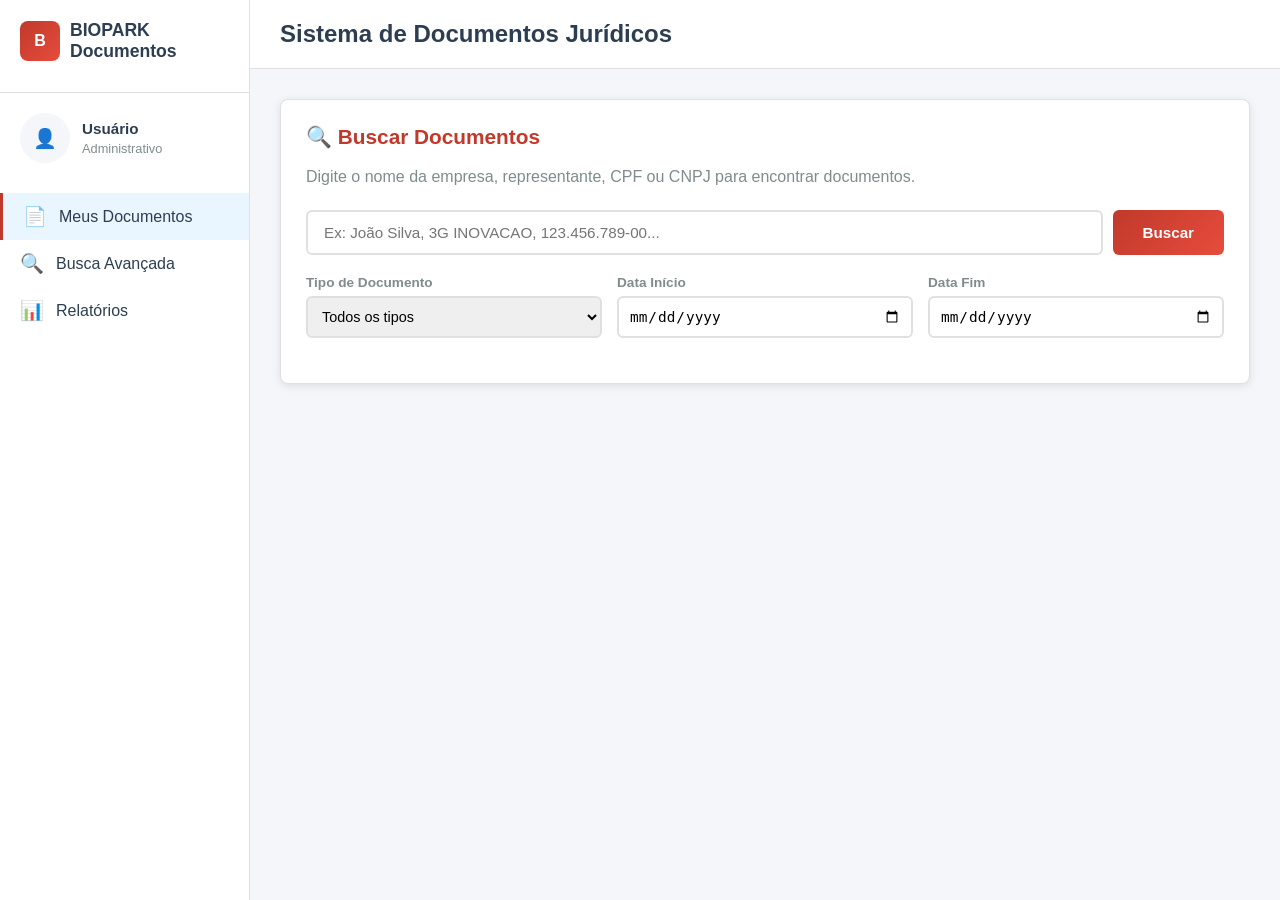
==== static/html/index.html @ 49d532e9 "ajustes" ====
<!DOCTYPE html>
<html lang="pt-BR">
<head>
    <meta charset="UTF-8">
    <meta name="viewport" content="width=device-width, initial-scale=1.0">
    <title>Assistente Jurídico RAG - Documentos</title>
    <link rel="stylesheet" href="/static/css/style.css">
</head>
<body>
    <!-- SIDEBAR -->
    <aside class="sidebar">
        <div class="logo-container">
            <div class="logo">
                <div class="logo-icon">B</div>
                <div class="logo-text">BIOPARK<br>Documentos</div>
            </div>
        </div>

        <div class="user-info">
            <div class="user-avatar">👤</div>
            <div class="user-details">
                <h3>Usuário</h3>
                <p>Administrativo</p>
            </div>
        </div>

        <nav class="nav-menu">
            <a href="/static/index.html" class="nav-item active">
                <span class="nav-icon">📄</span>
                <span>Meus Documentos</span>
            </a>
            <a href="/busca-avancada" class="nav-item">
                <span class="nav-icon">🔍</span>
                <span>Busca Avançada</span>
            </a>
            <a href="#" class="nav-item">
                <span class="nav-icon">📊</span>
                <span>Relatórios</span>
            </a>
        </nav>
    </aside>

    <!-- MAIN CONTENT -->
    <div class="main-content">
        <div class="top-bar">
            <h1 class="page-title">Sistema de Documentos Jurídicos</h1>
        </div>

        <div class="container">
            <!-- BUSCA -->
            <div class="step-box">
                <h2>🔍 Buscar Documentos</h2>
                <p>Digite o nome da empresa, representante, CPF ou CNPJ para encontrar documentos.</p>
                
                <div class="search-container">
                    <input 
                        type="text" 
                        class="search-input" 
                        id="searchInput"
                        placeholder="Ex: João Silva, 3G INOVACAO, 123.456.789-00..."
                    >
                    <button class="btn-primary" onclick="buscarDocumentos()">
                        Buscar
                    </button>
                </div>

                <div class="filters-row">
                    <div class="filter-group">
                        <label>Tipo de Documento</label>
                        <select class="filter-select" id="filterTipo">
                            <option value="">Todos os tipos</option>
                            <option value="contrato">Contrato de Empresa Associada</option>
                            <option value="termo">Termo de Cessão</option>
                            <option value="aditivo">Aditivo Contratual</option>
                        </select>
                    </div>

                    <div class="filter-group">
                        <label>Data Início</label>
                        <input type="date" class="filter-select" id="filterDataInicio">
                    </div>

                    <div class="filter-group">
                        <label>Data Fim</label>
                        <input type="date" class="filter-select" id="filterDataFim">
                    </div>
                </div>
            </div>

            <!-- LOADING -->
            <div class="loading" id="loading">
                <div class="spinner"></div>
                <p style="color: var(--text-light);">Buscando documentos...</p>
            </div>

            <!-- RESULTADOS -->
            <div class="step-box" id="resultsSection" style="display: none;">
                <div class="results-header">
                    <h2 class="results-count" id="resultsCount">0 documentos encontrados</h2>
                </div>
                
                <div class="results-grid" id="resultsGrid">
                    <!-- Cards serão inseridos aqui -->
                </div>

                <div class="empty-state" id="emptyState" style="display: none;">
                    <div class="empty-icon">📄</div>
                    <p class="empty-text">Nenhum documento encontrado com os critérios informados</p>
                </div>
            </div>
        </div>
    </div>

    <!-- MODAL -->
    <div class="modal" id="documentModal">
        <div class="modal-content">
            <div class="modal-header">
                <h3 class="modal-title" id="modalTitle">Documento</h3>
                <button class="btn-close" onclick="fecharModal()">&times;</button>
            </div>
            <div class="modal-body" id="modalBody">
                <!-- O conteúdo do modal (incluindo o chat RAG) é injetado aqui -->
            </div>
        </div>
    </div>

    <script src="/static/js/app.js"></script>
</body>
</html>
---- static/css/style.css ----
* {
            margin: 0;
            padding: 0;
            box-sizing: border-box;
        }

        :root {
            --primary: #c0392b;
            --primary-light: #e74c3c;
            --secondary: #2c3e50;
            --bg-light: #f5f6fa;
            --bg-card: #ffffff;
            --text-dark: #2c3e50;
            --text-light: #7f8c8d;
            --border: #e0e0e0;
            --shadow: 0 2px 8px rgba(0, 0, 0, 0.1);
            --focus-bg: #eaf6ff;
            --focus-border: #aed6f1;
        }

        body {
            font-family: -apple-system, BlinkMacSystemFont, 'Segoe UI', Roboto, 'Helvetica Neue', Arial, sans-serif;
            background-color: var(--bg-light);
            color: var(--text-dark);
        }

        /* SIDEBAR */
        .sidebar {
            position: fixed;
            left: 0;
            top: 0;
            width: 250px;
            height: 100vh;
            background: white;
            border-right: 1px solid var(--border);
            padding: 20px 0;
            z-index: 100;
        }

        .logo-container {
            padding: 0 20px 30px;
            border-bottom: 1px solid var(--border);
        }

        .logo {
            display: flex;
            align-items: center;
            gap: 10px;
        }

        .logo-icon {
            width: 40px;
            height: 40px;
            background: linear-gradient(135deg, var(--primary), var(--primary-light));
            border-radius: 8px;
            display: flex;
            align-items: center;
            justify-content: center;
            color: white;
            font-weight: bold;
        }

        .logo-text {
            font-size: 1.1rem;
            font-weight: 700;
            color: var(--text-dark);
        }

        .user-info {
            padding: 20px;
            display: flex;
            align-items: center;
            gap: 12px;
        }

        .user-avatar {
            width: 50px;
            height: 50px;
            border-radius: 50%;
            background: var(--bg-light);
            display: flex;
            align-items: center;
            justify-content: center;
            font-size: 1.2rem;
        }

        .user-details h3 {
            font-size: 0.95rem;
            margin-bottom: 4px;
        }

        .user-details p {
            font-size: 0.8rem;
            color: var(--text-light);
        }

        .nav-menu {
            padding: 10px 0;
        }

        .nav-item {
            padding: 12px 20px;
            cursor: pointer;
            display: flex;
            align-items: center;
            gap: 12px;
            color: var(--text-dark);
            text-decoration: none;
            transition: all 0.3s;
        }

        .nav-item:hover, .nav-item.active {
            background: var(--focus-bg);
            border-left: 3px solid var(--primary);
        }

        .nav-icon {
            font-size: 1.2rem;
        }

        /* MAIN CONTENT */
        .main-content {
            margin-left: 250px;
            min-height: 100vh;
        }

        .top-bar {
            background: white;
            padding: 20px 30px;
            border-bottom: 1px solid var(--border);
            display: flex;
            align-items: center;
            justify-content: space-between;
        }

        .page-title {
            font-size: 1.5rem;
            font-weight: 700;
            color: var(--text-dark);
        }

        .container {
            padding: 30px;
            max-width: 1400px;
        }

        /* STEP BOX */
        .step-box {
            border: 1px solid var(--border);
            padding: 25px;
            border-radius: 8px;
            margin-bottom: 30px;
            background-color: var(--bg-card);
            box-shadow: var(--shadow);
        }

        .step-box h2 {
            margin-top: 0;
            margin-bottom: 15px;
            color: var(--primary);
            font-size: 1.3rem;
        }

        .step-box p {
            color: var(--text-light);
            margin-bottom: 20px;
            line-height: 1.6;
        }

        /* FOCUS BOX */
        .focus-box {
            background-color: var(--focus-bg);
            border: 1px solid var(--focus-border);
            color: var(--secondary);
            padding: 15px 25px;
            border-radius: 8px;
            margin-bottom: 30px;
            text-align: center;
        }

        .focus-box h2 {
            margin: 0;
            font-size: 1.2em;
        }

        .focus-box span {
            font-weight: 700;
            color: var(--primary);
        }

        /* SEARCH BOX */
        .search-container {
            display: flex;
            gap: 10px;
            margin-bottom: 20px;
        }

        .search-input {
            flex: 1;
            padding: 12px 16px;
            border: 2px solid var(--border);
            border-radius: 6px;
            font-size: 0.95rem;
            transition: all 0.3s;
        }

        .search-input:focus {
            outline: none;
            border-color: var(--primary);
        }

        .btn-primary {
            padding: 12px 30px;
            background: linear-gradient(135deg, var(--primary), var(--primary-light));
            color: white;
            border: none;
            border-radius: 6px;
            font-size: 0.95rem;
            font-weight: 600;
            cursor: pointer;
            transition: all 0.3s;
        }

        .btn-primary:hover {
            transform: translateY(-2px);
            box-shadow: 0 4px 12px rgba(192, 57, 43, 0.3);
        }

        .back-button {
            display: inline-block;
            margin-top: 10px;
            font-size: 0.9em;
            color: var(--primary);
            text-decoration: none;
            border: 1px solid var(--primary);
            padding: 8px 16px;
            border-radius: 5px;
            transition: all 0.3s;
        }

        .back-button:hover {
            background-color: var(--primary);
            color: white;
        }

        /* FILTERS */
        .filters-row {
            display: grid;
            grid-template-columns: repeat(auto-fit, minmax(200px, 1fr));
            gap: 15px;
            margin-bottom: 20px;
        }

        .filter-group label {
            display: block;
            font-size: 0.85rem;
            font-weight: 600;
            color: var(--text-light);
            margin-bottom: 6px;
        }

        .filter-select {
            width: 100%;
            padding: 10px;
            border: 2px solid var(--border);
            border-radius: 6px;
            font-size: 0.9rem;
            transition: all 0.3s;
        }

        .filter-select:focus {
            outline: none;
            border-color: var(--primary);
        }

        /* RESULTS GRID */
        .results-header {
            display: flex;
            justify-content: space-between;
            align-items: center;
            margin-bottom: 20px;
            padding-bottom: 15px;
            border-bottom: 2px solid var(--border);
        }

        .results-count {
            font-size: 1.1rem;
            font-weight: 600;
            color: var(--text-dark);
        }

        .results-grid {
            display: grid;
            grid-template-columns: repeat(auto-fill, minmax(380px, 1fr));
            gap: 20px;
        }

        /* DOCUMENT CARD */
        .doc-card {
            background: white;
            border: 1px solid var(--border);
            border-radius: 8px;
            padding: 20px;
            cursor: pointer;
            transition: all 0.3s;
            box-shadow: var(--shadow);
        }

        .doc-card:hover {
            transform: translateY(-4px);
            box-shadow: 0 8px 20px rgba(0, 0, 0, 0.15);
            border-color: var(--primary);
        }

        .doc-header {
            display: flex;
            align-items: flex-start;
            gap: 15px;
            margin-bottom: 15px;
        }

        .doc-icon {
            width: 50px;
            height: 50px;
            background: linear-gradient(135deg, var(--primary), var(--primary-light));
            border-radius: 8px;
            display: flex;
            align-items: center;
            justify-content: center;
            color: white;
            font-size: 1.3rem;
            flex-shrink: 0;
        }

        .doc-header-text {
            flex: 1;
        }

        .doc-type {
            display: inline-block;
            padding: 4px 10px;
            background: var(--focus-bg);
            color: var(--primary);
            border-radius: 4px;
            font-size: 0.75rem;
            font-weight: 600;
            margin-bottom: 8px;
        }

        .doc-title {
            font-size: 1.05rem;
            font-weight: 700;
            color: var(--text-dark);
            margin-bottom: 4px;
            line-height: 1.4;
        }

        .doc-date {
            font-size: 0.85rem;
            color: var(--text-light);
        }

        .doc-info {
            display: flex;
            flex-direction: column;
            gap: 8px;
            font-size: 0.9rem;
            color: var(--text-dark);
        }

        .doc-info-item {
            display: flex;
            gap: 8px;
        }

        .doc-info-item strong {
            color: var(--text-light);
            font-weight: 600;
            min-width: 100px;
        }

        .progress-bar {
            width: 100%;
            height: 6px;
            background: var(--bg-light);
            border-radius: 3px;
            margin-top: 15px;
            overflow: hidden;
        }

        .progress-fill {
            height: 100%;
            background: linear-gradient(90deg, var(--primary), var(--primary-light));
            border-radius: 3px;
            transition: width 0.3s;
        }

        /* MODAL */
        .modal {
            display: none;
            position: fixed;
            top: 0;
            left: 0;
            width: 100%;
            height: 100%;
            background: rgba(0, 0, 0, 0.7);
            z-index: 1000;
            align-items: center;
            justify-content: center;
            padding: 20px;
        }

        .modal.active {
            display: flex;
        }

        .modal-content {
            background: white;
            border-radius: 12px;
            width: 100%;
            max-width: 1200px;
            height: 90vh;
            display: flex;
            flex-direction: column;
            overflow: hidden;
        }

        .modal-header {
            padding: 20px 25px;
            border-bottom: 1px solid var(--border);
            display: flex;
            justify-content: space-between;
            align-items: center;
        }

        .modal-title {
            font-size: 1.2rem;
            font-weight: 700;
            color: var(--text-dark);
        }

        .btn-close {
            background: none;
            border: none;
            font-size: 1.8rem;
            cursor: pointer;
            color: var(--text-light);
            transition: all 0.3s;
            line-height: 1;
        }

        .btn-close:hover {
            color: var(--primary);
        }

        .modal-body {
            flex: 1;
            padding: 20px;
            overflow: auto;
        }

        /* EMPTY STATE */
        .empty-state {
            text-align: center;
            padding: 60px 20px;
        }

        .empty-icon {
            font-size: 4rem;
            margin-bottom: 15px;
            opacity: 0.4;
        }

        .empty-text {
            font-size: 1.1rem;
            color: var(--text-light);
        }

        /* LOADING */
        .loading {
            display: none;
            text-align: center;
            padding: 40px;
        }

        .loading.active {
            display: block;
        }

        .spinner {
            border: 4px solid var(--border);
            border-top: 4px solid var(--primary);
            border-radius: 50%;
            width: 50px;
            height: 50px;
            animation: spin 1s linear infinite;
            margin: 0 auto 15px;
        }

        @keyframes spin {
            0% { transform: rotate(0deg); }
            100% { transform: rotate(360deg); }
        }

        /* RESPONSIVE */
        @media (max-width: 768px) {
            .sidebar {
                transform: translateX(-100%);
                transition: transform 0.3s;
            }

            .sidebar.active {
                transform: translateX(0);
            }

            .main-content {
                margin-left: 0;
            }

            .results-grid {
                grid-template-columns: 1fr;
            }
        }
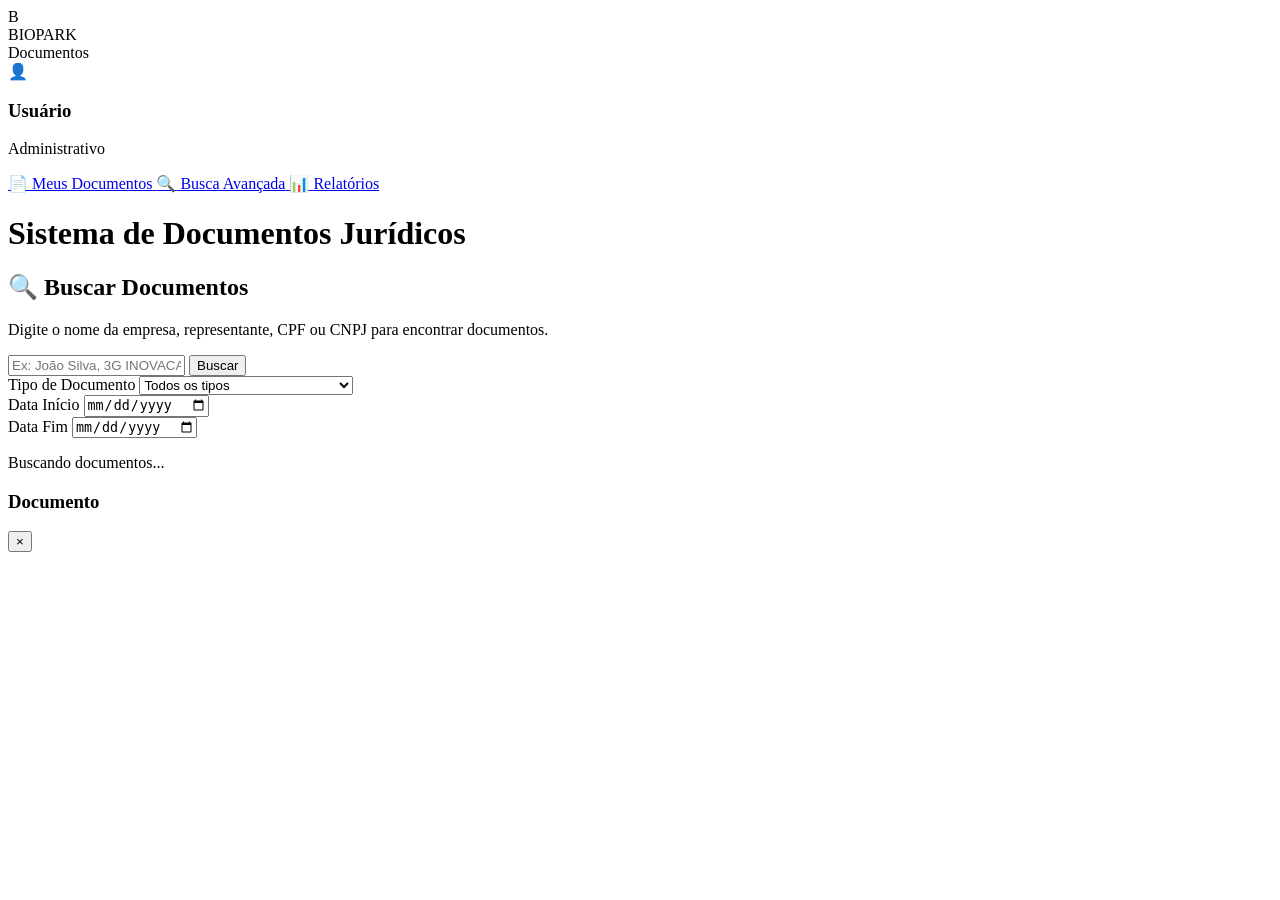
==== commit 9cc6f3ba: "commit alterações versão completa" ====
--- a/static/html/index.html
+++ b/static/html/index.html
@@ -4,7 +4,7 @@
     <meta charset="UTF-8">
     <meta name="viewport" content="width=device-width, initial-scale=1.0">
     <title>Assistente Jurídico RAG - Documentos</title>
-    <link rel="stylesheet" href="/static/css/style.css">
+    <link rel="stylesheet" href="C:\Users\Usuario\Documents\DOCS\BPK\proj\projeto_busca_juridico\ragjuridico\static\css\style.css">
 </head>
 <body>
     <!-- SIDEBAR -->
@@ -25,11 +25,11 @@
         </div>
 
         <nav class="nav-menu">
-            <a href="/static/index.html" class="nav-item active">
+            <a href="C:\Users\Usuario\Documents\DOCS\BPK\proj\projeto_busca_juridico\ragjuridico\static\html\index.html" class="nav-item active">
                 <span class="nav-icon">📄</span>
                 <span>Meus Documentos</span>
             </a>
-            <a href="/busca-avancada" class="nav-item">
+            <a href="C:\Users\Usuario\Documents\DOCS\BPK\proj\projeto_busca_juridico\ragjuridico\static\html\busca-avancada.html" class="nav-item">
                 <span class="nav-icon">🔍</span>
                 <span>Busca Avançada</span>
             </a>
@@ -124,6 +124,6 @@
         </div>
     </div>
 
-    <script src="/static/js/app.js"></script>
+    <script src="C:\Users\Usuario\Documents\DOCS\BPK\proj\projeto_busca_juridico\ragjuridico\static\js\app.js"></script>
 </body>
 </html>
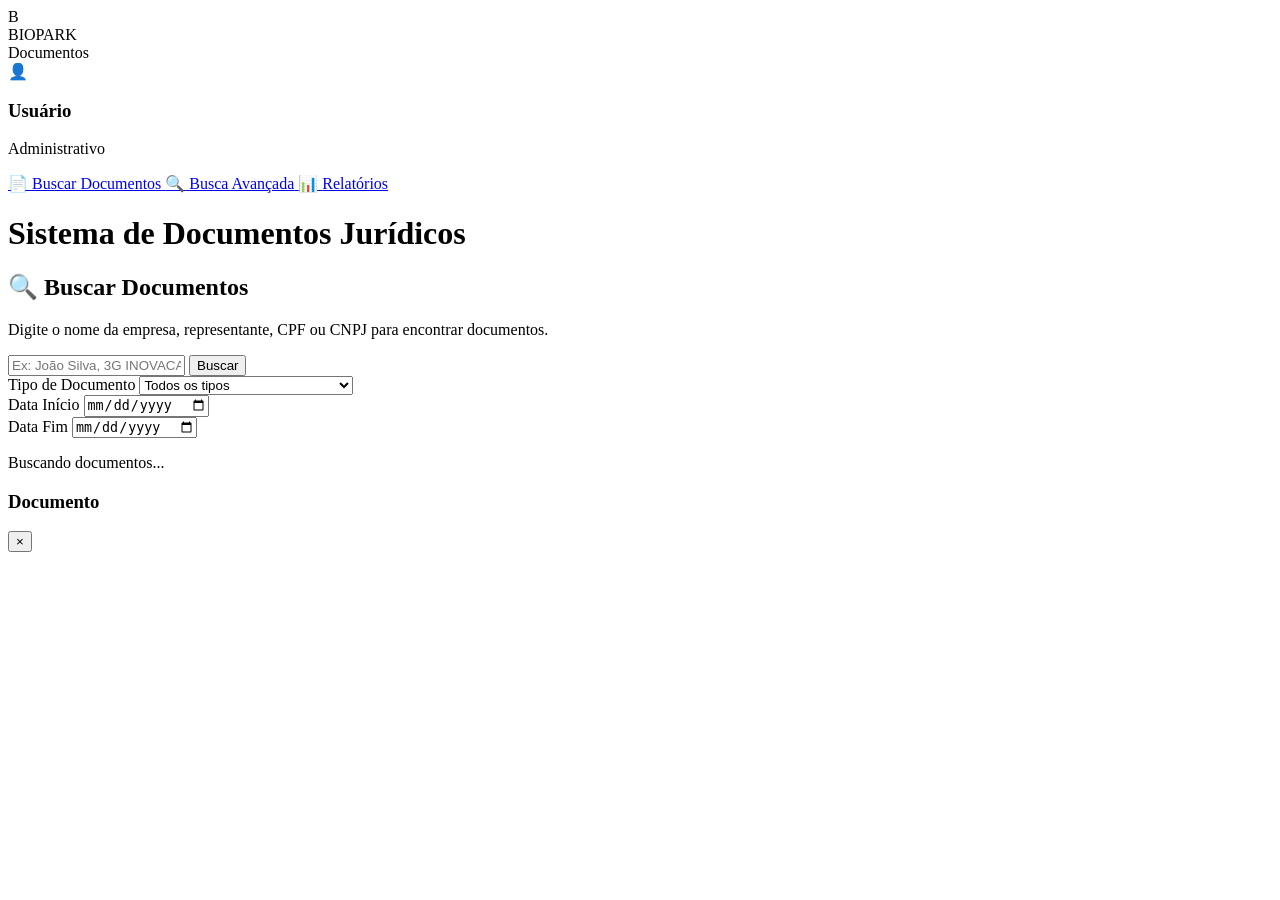
==== commit a2dffd32: "Rag Juridico V2" ====
--- a/static/html/index.html
+++ b/static/html/index.html
@@ -27,7 +27,7 @@
         <nav class="nav-menu">
             <a href="C:\Users\Usuario\Documents\DOCS\BPK\proj\projeto_busca_juridico\ragjuridico\static\html\index.html" class="nav-item active">
                 <span class="nav-icon">📄</span>
-                <span>Meus Documentos</span>
+                <span>Buscar Documentos</span>
             </a>
             <a href="C:\Users\Usuario\Documents\DOCS\BPK\proj\projeto_busca_juridico\ragjuridico\static\html\busca-avancada.html" class="nav-item">
                 <span class="nav-icon">🔍</span>
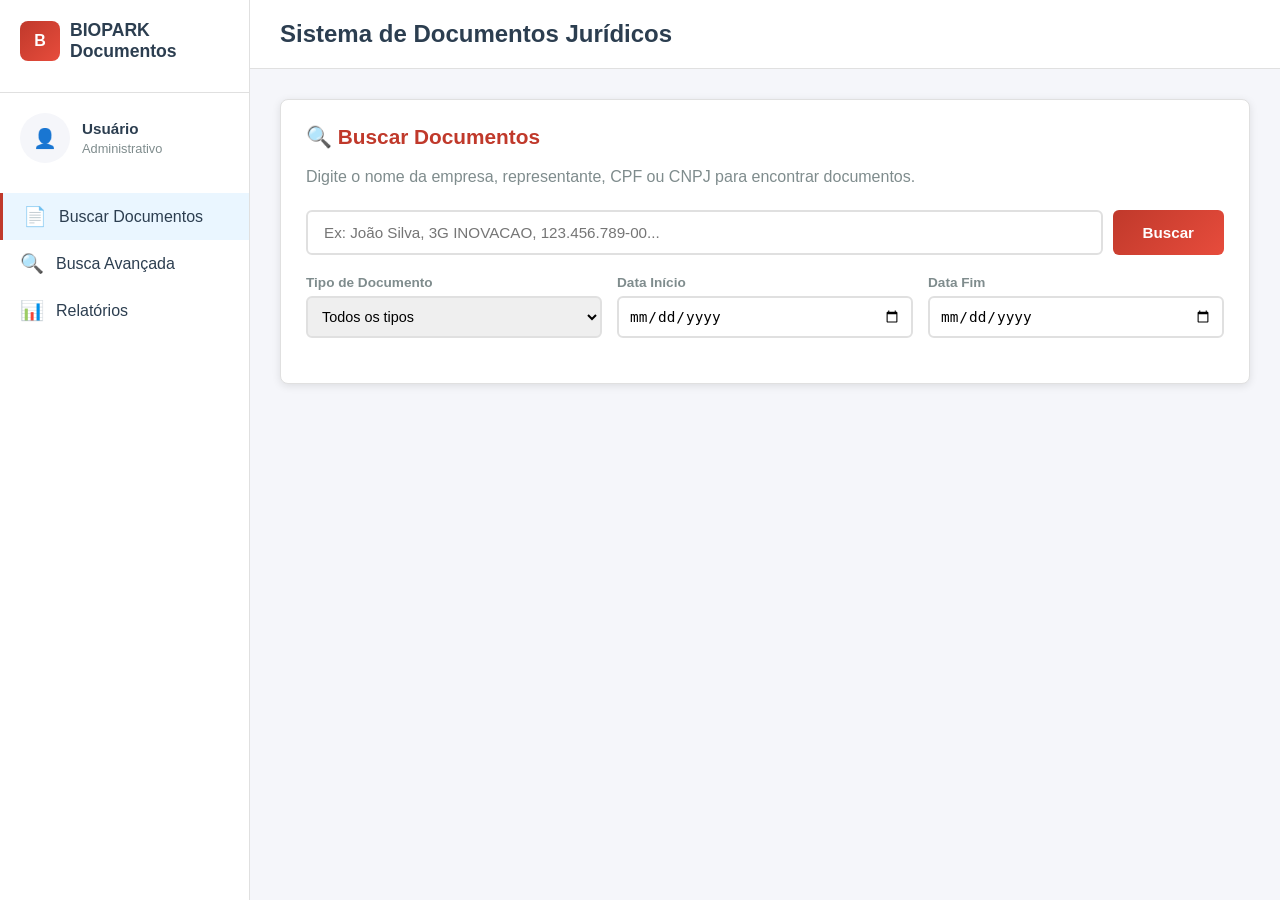
==== commit a38f0e7d: "Merge branch 'testes' of https://github.com/PaollaCarvalho/ragjuridico into testes" ====
--- a/static/html/index.html
+++ b/static/html/index.html
@@ -4,7 +4,7 @@
     <meta charset="UTF-8">
     <meta name="viewport" content="width=device-width, initial-scale=1.0">
     <title>Assistente Jurídico RAG - Documentos</title>
-    <link rel="stylesheet" href="C:\Users\Usuario\Documents\DOCS\BPK\proj\projeto_busca_juridico\ragjuridico\static\css\style.css">
+    <link rel="stylesheet" href="/static/css/style.css">
 </head>
 <body>
     <!-- SIDEBAR -->
@@ -25,11 +25,11 @@
         </div>
 
         <nav class="nav-menu">
-            <a href="C:\Users\Usuario\Documents\DOCS\BPK\proj\projeto_busca_juridico\ragjuridico\static\html\index.html" class="nav-item active">
+            <a href="/static/index.html" class="nav-item active">
                 <span class="nav-icon">📄</span>
                 <span>Buscar Documentos</span>
             </a>
-            <a href="C:\Users\Usuario\Documents\DOCS\BPK\proj\projeto_busca_juridico\ragjuridico\static\html\busca-avancada.html" class="nav-item">
+            <a href="/busca-avancada" class="nav-item">
                 <span class="nav-icon">🔍</span>
                 <span>Busca Avançada</span>
             </a>
@@ -124,6 +124,6 @@
         </div>
     </div>
 
-    <script src="C:\Users\Usuario\Documents\DOCS\BPK\proj\projeto_busca_juridico\ragjuridico\static\js\app.js"></script>
+    <script src="/static/js/app.js"></script>
 </body>
 </html>
--- a/static/css/style.css
+++ b/static/css/style.css
@@ -0,0 +1,504 @@
+
+        * {
+            margin: 0;
+            padding: 0;
+            box-sizing: border-box;
+        }
+
+        :root {
+            --primary: #c0392b;
+            --primary-light: #e74c3c;
+            --secondary: #2c3e50;
+            --bg-light: #f5f6fa;
+            --bg-card: #ffffff;
+            --text-dark: #2c3e50;
+            --text-light: #7f8c8d;
+            --border: #e0e0e0;
+            --shadow: 0 2px 8px rgba(0, 0, 0, 0.1);
+            --focus-bg: #eaf6ff;
+            --focus-border: #aed6f1;
+        }
+
+        body {
+            font-family: -apple-system, BlinkMacSystemFont, 'Segoe UI', Roboto, 'Helvetica Neue', Arial, sans-serif;
+            background-color: var(--bg-light);
+            color: var(--text-dark);
+        }
+
+        /* SIDEBAR */
+        .sidebar {
+            position: fixed;
+            left: 0;
+            top: 0;
+            width: 250px;
+            height: 100vh;
+            background: white;
+            border-right: 1px solid var(--border);
+            padding: 20px 0;
+            z-index: 100;
+        }
+
+        .logo-container {
+            padding: 0 20px 30px;
+            border-bottom: 1px solid var(--border);
+        }
+
+        .logo {
+            display: flex;
+            align-items: center;
+            gap: 10px;
+        }
+
+        .logo-icon {
+            width: 40px;
+            height: 40px;
+            background: linear-gradient(135deg, var(--primary), var(--primary-light));
+            border-radius: 8px;
+            display: flex;
+            align-items: center;
+            justify-content: center;
+            color: white;
+            font-weight: bold;
+        }
+
+        .logo-text {
+            font-size: 1.1rem;
+            font-weight: 700;
+            color: var(--text-dark);
+        }
+
+        .user-info {
+            padding: 20px;
+            display: flex;
+            align-items: center;
+            gap: 12px;
+        }
+
+        .user-avatar {
+            width: 50px;
+            height: 50px;
+            border-radius: 50%;
+            background: var(--bg-light);
+            display: flex;
+            align-items: center;
+            justify-content: center;
+            font-size: 1.2rem;
+        }
+
+        .user-details h3 {
+            font-size: 0.95rem;
+            margin-bottom: 4px;
+        }
+
+        .user-details p {
+            font-size: 0.8rem;
+            color: var(--text-light);
+        }
+
+        .nav-menu {
+            padding: 10px 0;
+        }
+
+        .nav-item {
+            padding: 12px 20px;
+            cursor: pointer;
+            display: flex;
+            align-items: center;
+            gap: 12px;
+            color: var(--text-dark);
+            text-decoration: none;
+            transition: all 0.3s;
+        }
+
+        .nav-item:hover, .nav-item.active {
+            background: var(--focus-bg);
+            border-left: 3px solid var(--primary);
+        }
+
+        .nav-icon {
+            font-size: 1.2rem;
+        }
+
+        /* MAIN CONTENT */
+        .main-content {
+            margin-left: 250px;
+            min-height: 100vh;
+        }
+
+        .top-bar {
+            background: white;
+            padding: 20px 30px;
+            border-bottom: 1px solid var(--border);
+            display: flex;
+            align-items: center;
+            justify-content: space-between;
+        }
+
+        .page-title {
+            font-size: 1.5rem;
+            font-weight: 700;
+            color: var(--text-dark);
+        }
+
+        .container {
+            padding: 30px;
+            max-width: 1400px;
+        }
+
+        /* STEP BOX */
+        .step-box {
+            border: 1px solid var(--border);
+            padding: 25px;
+            border-radius: 8px;
+            margin-bottom: 30px;
+            background-color: var(--bg-card);
+            box-shadow: var(--shadow);
+        }
+
+        .step-box h2 {
+            margin-top: 0;
+            margin-bottom: 15px;
+            color: var(--primary);
+            font-size: 1.3rem;
+        }
+
+        .step-box p {
+            color: var(--text-light);
+            margin-bottom: 20px;
+            line-height: 1.6;
+        }
+
+        /* FOCUS BOX */
+        .focus-box {
+            background-color: var(--focus-bg);
+            border: 1px solid var(--focus-border);
+            color: var(--secondary);
+            padding: 15px 25px;
+            border-radius: 8px;
+            margin-bottom: 30px;
+            text-align: center;
+        }
+
+        .focus-box h2 {
+            margin: 0;
+            font-size: 1.2em;
+        }
+
+        .focus-box span {
+            font-weight: 700;
+            color: var(--primary);
+        }
+
+        /* SEARCH BOX */
+        .search-container {
+            display: flex;
+            gap: 10px;
+            margin-bottom: 20px;
+        }
+
+        .search-input {
+            flex: 1;
+            padding: 12px 16px;
+            border: 2px solid var(--border);
+            border-radius: 6px;
+            font-size: 0.95rem;
+            transition: all 0.3s;
+        }
+
+        .search-input:focus {
+            outline: none;
+            border-color: var(--primary);
+        }
+
+        .btn-primary {
+            padding: 12px 30px;
+            background: linear-gradient(135deg, var(--primary), var(--primary-light));
+            color: white;
+            border: none;
+            border-radius: 6px;
+            font-size: 0.95rem;
+            font-weight: 600;
+            cursor: pointer;
+            transition: all 0.3s;
+        }
+
+        .btn-primary:hover {
+            transform: translateY(-2px);
+            box-shadow: 0 4px 12px rgba(192, 57, 43, 0.3);
+        }
+
+        .back-button {
+            display: inline-block;
+            margin-top: 10px;
+            font-size: 0.9em;
+            color: var(--primary);
+            text-decoration: none;
+            border: 1px solid var(--primary);
+            padding: 8px 16px;
+            border-radius: 5px;
+            transition: all 0.3s;
+        }
+
+        .back-button:hover {
+            background-color: var(--primary);
+            color: white;
+        }
+
+        /* FILTERS */
+        .filters-row {
+            display: grid;
+            grid-template-columns: repeat(auto-fit, minmax(200px, 1fr));
+            gap: 15px;
+            margin-bottom: 20px;
+        }
+
+        .filter-group label {
+            display: block;
+            font-size: 0.85rem;
+            font-weight: 600;
+            color: var(--text-light);
+            margin-bottom: 6px;
+        }
+
+        .filter-select {
+            width: 100%;
+            padding: 10px;
+            border: 2px solid var(--border);
+            border-radius: 6px;
+            font-size: 0.9rem;
+            transition: all 0.3s;
+        }
+
+        .filter-select:focus {
+            outline: none;
+            border-color: var(--primary);
+        }
+
+        /* RESULTS GRID */
+        .results-header {
+            display: flex;
+            justify-content: space-between;
+            align-items: center;
+            margin-bottom: 20px;
+            padding-bottom: 15px;
+            border-bottom: 2px solid var(--border);
+        }
+
+        .results-count {
+            font-size: 1.1rem;
+            font-weight: 600;
+            color: var(--text-dark);
+        }
+
+        .results-grid {
+            display: grid;
+            grid-template-columns: repeat(auto-fill, minmax(380px, 1fr));
+            gap: 20px;
+        }
+
+        /* DOCUMENT CARD */
+        .doc-card {
+            background: white;
+            border: 1px solid var(--border);
+            border-radius: 8px;
+            padding: 20px;
+            cursor: pointer;
+            transition: all 0.3s;
+            box-shadow: var(--shadow);
+        }
+
+        .doc-card:hover {
+            transform: translateY(-4px);
+            box-shadow: 0 8px 20px rgba(0, 0, 0, 0.15);
+            border-color: var(--primary);
+        }
+
+        .doc-header {
+            display: flex;
+            align-items: flex-start;
+            gap: 15px;
+            margin-bottom: 15px;
+        }
+
+        .doc-icon {
+            width: 50px;
+            height: 50px;
+            background: linear-gradient(135deg, var(--primary), var(--primary-light));
+            border-radius: 8px;
+            display: flex;
+            align-items: center;
+            justify-content: center;
+            color: white;
+            font-size: 1.3rem;
+            flex-shrink: 0;
+        }
+
+        .doc-header-text {
+            flex: 1;
+        }
+
+        .doc-type {
+            display: inline-block;
+            padding: 4px 10px;
+            background: var(--focus-bg);
+            color: var(--primary);
+            border-radius: 4px;
+            font-size: 0.75rem;
+            font-weight: 600;
+            margin-bottom: 8px;
+        }
+
+        .doc-title {
+            font-size: 1.05rem;
+            font-weight: 700;
+            color: var(--text-dark);
+            margin-bottom: 4px;
+            line-height: 1.4;
+        }
+
+        .doc-date {
+            font-size: 0.85rem;
+            color: var(--text-light);
+        }
+
+        .doc-info {
+            display: flex;
+            flex-direction: column;
+            gap: 8px;
+            font-size: 0.9rem;
+            color: var(--text-dark);
+        }
+
+        .doc-info-item {
+            display: flex;
+            gap: 8px;
+        }
+
+        .doc-info-item strong {
+            color: var(--text-light);
+            font-weight: 600;
+            min-width: 100px;
+        }
+
+        .progress-bar {
+            width: 100%;
+            height: 6px;
+            background: var(--bg-light);
+            border-radius: 3px;
+            margin-top: 15px;
+            overflow: hidden;
+        }
+
+        .progress-fill {
+            height: 100%;
+            background: linear-gradient(90deg, var(--primary), var(--primary-light));
+            border-radius: 3px;
+            transition: width 0.3s;
+        }
+
+        /* MODAL */
+        .modal {
+            display: none;
+            position: fixed;
+            top: 0;
+            left: 0;
+            width: 100%;
+            height: 100%;
+            background: rgba(0, 0, 0, 0.7);
+            z-index: 1000;
+            align-items: center;
+            justify-content: center;
+            padding: 20px;
+        }
+
+        .modal.active {
+            display: flex;
+        }
+
+        .modal-content {
+            background: white;
+            border-radius: 12px;
+            width: 100%;
+            max-width: 1200px;
+            height: 90vh;
+            display: flex;
+            flex-direction: column;
+            overflow: hidden;
+        }
+
+        .modal-header {
+            padding: 20px 25px;
+            border-bottom: 1px solid var(--border);
+            display: flex;
+            justify-content: space-between;
+            align-items: center;
+        }
+
+        .modal-title {
+            font-size: 1.2rem;
+            font-weight: 700;
+            color: var(--text-dark);
+        }
+
+        .btn-close {
+            background: none;
+            border: none;
+            font-size: 1.8rem;
+            cursor: pointer;
+            color: var(--text-light);
+            transition: all 0.3s;
+            line-height: 1;
+        }
+
+        .btn-close:hover {
+            color: var(--primary);
+        }
+
+        .modal-body {
+            flex: 1;
+            padding: 20px;
+            overflow: auto;
+        }
+
+        /* EMPTY STATE */
+        .empty-state {
+            text-align: center;
+            padding: 60px 20px;
+        }
+
+        .empty-icon {
+            font-size: 4rem;
+            margin-bottom: 15px;
+            opacity: 0.4;
+        }
+
+        .empty-text {
+            font-size: 1.1rem;
+            color: var(--text-light);
+        }
+
+        /* LOADING */
+        .loading {
+            display: none;
+            text-align: center;
+            padding: 40px;
+        }
+
+        .loading.active {
+            display: block;
+        }
+
+        .spinner {
+            border: 4px solid var(--border);
+            border-top: 4px solid var(--primary);
+            border-radius: 50%;
+            width: 50px;
+            height: 50px;
+            animation: spin 1s linear infinite;
+            margin: 0 auto 15px;
+        }
+
+        @keyframes spin {
+            0% { transform: rotate(0deg); }
+            100% { transform: rotate(360deg); }
+        }
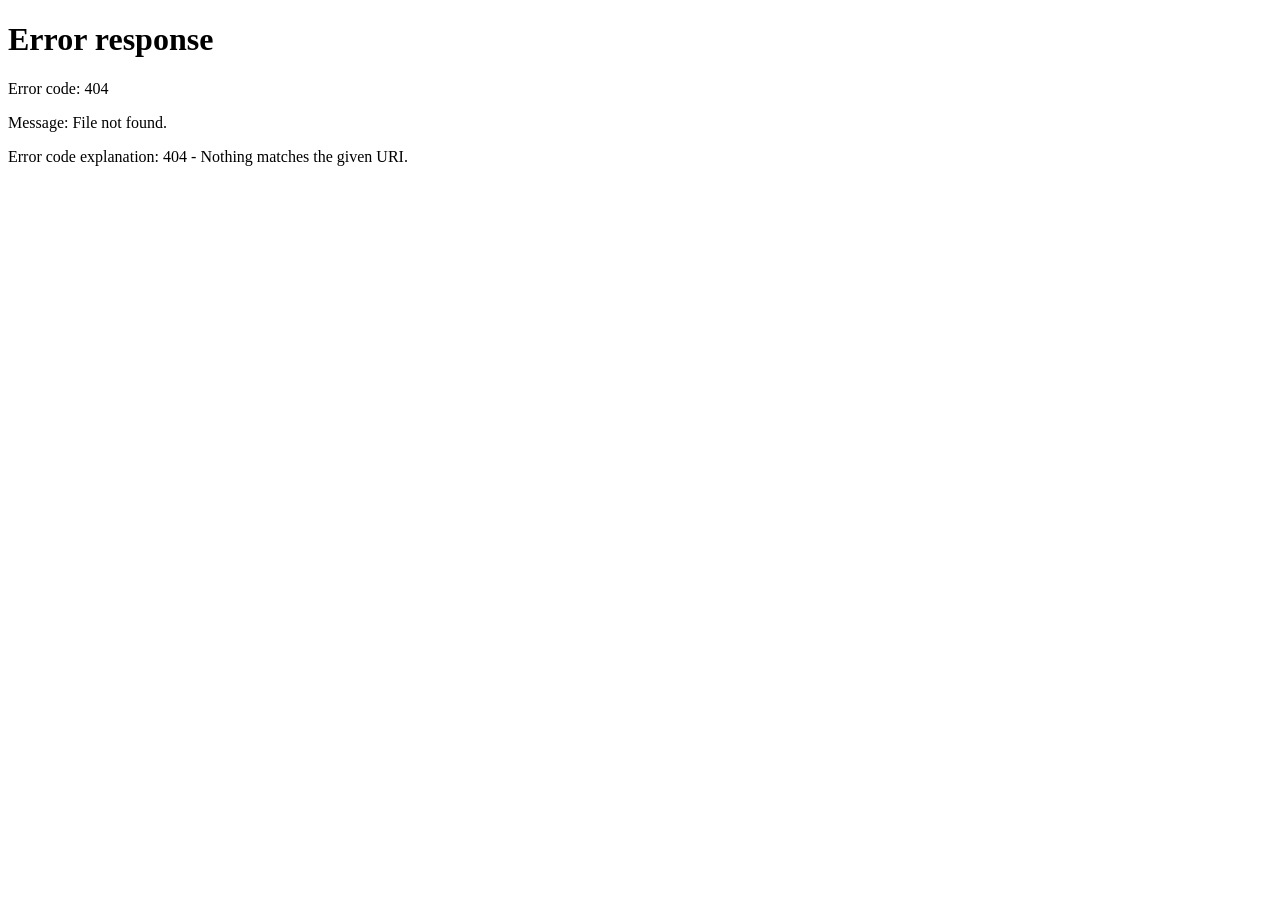
==== commit c670989a: "implementacao-drive-e-front" ====
--- a/static/html/index.html
+++ b/static/html/index.html
@@ -19,25 +19,28 @@
         <div class="user-info">
             <div class="user-avatar">👤</div>
             <div class="user-details">
-                <h3>Usuário</h3>
-                <p>Administrativo</p>
+                <h3 id="userName">Usuário</h3>
+                <p id="userType">Carregando...</p>
             </div>
         </div>
 
         <nav class="nav-menu">
-            <a href="/static/index.html" class="nav-item active">
+            <a href="/index" class="nav-item active">
                 <span class="nav-icon">📄</span>
                 <span>Buscar Documentos</span>
             </a>
-            <a href="/busca-avancada" class="nav-item">
-                <span class="nav-icon">🔍</span>
-                <span>Busca Avançada</span>
-            </a>
-            <a href="#" class="nav-item">
+            <a href="#" class="nav-item" id="navRelatorios" style="display: none;">
                 <span class="nav-icon">📊</span>
                 <span>Relatórios</span>
             </a>
         </nav>
+
+        <div class="sidebar-footer">
+            <a href="#" class="nav-item logout" onclick="logout(event)">
+                <span class="nav-icon">🚪</span>
+                <span>Sair</span>
+            </a>
+        </div>
     </aside>
 
     <!-- MAIN CONTENT -->
@@ -125,5 +128,69 @@
     </div>
 
     <script src="/static/js/app.js"></script>
+    <script>
+        function verificarAutenticacao() {
+            const usuarioLogado = localStorage.getItem('usuarioLogado');
+            
+            if (!usuarioLogado) {
+                window.location.href = '/login';
+                return null;
+            }
+            
+            try {
+                return JSON.parse(usuarioLogado);
+            } catch (error) {
+                console.error('Erro ao parsear dados do usuário:', error);
+                localStorage.removeItem('usuarioLogado');
+                window.location.href = '/login';
+                return null;
+            }
+        }
+
+        function carregarDadosUsuario() {
+            const usuario = verificarAutenticacao();
+            
+            if (!usuario) return;
+            
+            const userName = document.getElementById('userName');
+            if (userName) {
+                const primeiroNome = usuario.nome.split(' ')[0];
+                userName.textContent = primeiroNome;
+            }
+            
+            const userType = document.getElementById('userType');
+            if (userType) {
+                const tipoTexto = usuario.tipo === 'admin' ? 'Administrador' : 'Usuário';
+                userType.textContent = tipoTexto;
+            }
+            
+            const navRelatorios = document.getElementById('navRelatorios');
+            if (navRelatorios) {
+                if (usuario.tipo === 'admin') {
+                    navRelatorios.style.display = 'flex';
+                } else {
+                    navRelatorios.style.display = 'none';
+                }
+            }
+            
+            console.log('✅ Usuário carregado:', usuario.nome, '- Tipo:', usuario.tipo);
+        }
+
+        function logout(event) {
+            event.preventDefault();
+            
+            if (confirm('Deseja realmente sair do sistema?')) {
+                localStorage.removeItem('usuarioLogado');
+                window.location.href = '/login';
+            }
+        }
+
+        document.addEventListener('DOMContentLoaded', () => {
+            verificarAutenticacao();
+            carregarDadosUsuario();
+            console.log('✅ Página index.html carregada');
+            console.log('✅ app.js carregado:', typeof buscarDocumentos !== 'undefined');
+        });
+    </script>
 </body>
 </html>
--- a/static/css/style.css
+++ b/static/css/style.css
@@ -1,504 +1,833 @@
-
-        * {
-            margin: 0;
-            padding: 0;
-            box-sizing: border-box;
-        }
-
-        :root {
-            --primary: #c0392b;
-            --primary-light: #e74c3c;
-            --secondary: #2c3e50;
-            --bg-light: #f5f6fa;
-            --bg-card: #ffffff;
-            --text-dark: #2c3e50;
-            --text-light: #7f8c8d;
-            --border: #e0e0e0;
-            --shadow: 0 2px 8px rgba(0, 0, 0, 0.1);
-            --focus-bg: #eaf6ff;
-            --focus-border: #aed6f1;
-        }
-
-        body {
-            font-family: -apple-system, BlinkMacSystemFont, 'Segoe UI', Roboto, 'Helvetica Neue', Arial, sans-serif;
-            background-color: var(--bg-light);
-            color: var(--text-dark);
-        }
-
-        /* SIDEBAR */
-        .sidebar {
-            position: fixed;
-            left: 0;
-            top: 0;
-            width: 250px;
-            height: 100vh;
-            background: white;
-            border-right: 1px solid var(--border);
-            padding: 20px 0;
-            z-index: 100;
-        }
-
-        .logo-container {
-            padding: 0 20px 30px;
-            border-bottom: 1px solid var(--border);
-        }
-
-        .logo {
-            display: flex;
-            align-items: center;
-            gap: 10px;
-        }
-
-        .logo-icon {
-            width: 40px;
-            height: 40px;
-            background: linear-gradient(135deg, var(--primary), var(--primary-light));
-            border-radius: 8px;
-            display: flex;
-            align-items: center;
-            justify-content: center;
-            color: white;
-            font-weight: bold;
-        }
-
-        .logo-text {
-            font-size: 1.1rem;
-            font-weight: 700;
-            color: var(--text-dark);
-        }
-
-        .user-info {
-            padding: 20px;
-            display: flex;
-            align-items: center;
-            gap: 12px;
-        }
-
-        .user-avatar {
-            width: 50px;
-            height: 50px;
-            border-radius: 50%;
-            background: var(--bg-light);
-            display: flex;
-            align-items: center;
-            justify-content: center;
-            font-size: 1.2rem;
-        }
-
-        .user-details h3 {
-            font-size: 0.95rem;
-            margin-bottom: 4px;
-        }
-
-        .user-details p {
-            font-size: 0.8rem;
-            color: var(--text-light);
-        }
-
-        .nav-menu {
-            padding: 10px 0;
-        }
-
-        .nav-item {
-            padding: 12px 20px;
-            cursor: pointer;
-            display: flex;
-            align-items: center;
-            gap: 12px;
-            color: var(--text-dark);
-            text-decoration: none;
-            transition: all 0.3s;
-        }
-
-        .nav-item:hover, .nav-item.active {
-            background: var(--focus-bg);
-            border-left: 3px solid var(--primary);
-        }
-
-        .nav-icon {
-            font-size: 1.2rem;
-        }
-
-        /* MAIN CONTENT */
-        .main-content {
-            margin-left: 250px;
-            min-height: 100vh;
-        }
-
-        .top-bar {
-            background: white;
-            padding: 20px 30px;
-            border-bottom: 1px solid var(--border);
-            display: flex;
-            align-items: center;
-            justify-content: space-between;
-        }
-
-        .page-title {
-            font-size: 1.5rem;
-            font-weight: 700;
-            color: var(--text-dark);
-        }
-
-        .container {
-            padding: 30px;
-            max-width: 1400px;
-        }
-
-        /* STEP BOX */
-        .step-box {
-            border: 1px solid var(--border);
-            padding: 25px;
-            border-radius: 8px;
-            margin-bottom: 30px;
-            background-color: var(--bg-card);
-            box-shadow: var(--shadow);
-        }
-
-        .step-box h2 {
-            margin-top: 0;
-            margin-bottom: 15px;
-            color: var(--primary);
-            font-size: 1.3rem;
-        }
-
-        .step-box p {
-            color: var(--text-light);
-            margin-bottom: 20px;
-            line-height: 1.6;
-        }
-
-        /* FOCUS BOX */
-        .focus-box {
-            background-color: var(--focus-bg);
-            border: 1px solid var(--focus-border);
-            color: var(--secondary);
-            padding: 15px 25px;
-            border-radius: 8px;
-            margin-bottom: 30px;
-            text-align: center;
-        }
-
-        .focus-box h2 {
-            margin: 0;
-            font-size: 1.2em;
-        }
-
-        .focus-box span {
-            font-weight: 700;
-            color: var(--primary);
-        }
-
-        /* SEARCH BOX */
-        .search-container {
-            display: flex;
-            gap: 10px;
-            margin-bottom: 20px;
-        }
-
-        .search-input {
-            flex: 1;
-            padding: 12px 16px;
-            border: 2px solid var(--border);
-            border-radius: 6px;
-            font-size: 0.95rem;
-            transition: all 0.3s;
-        }
-
-        .search-input:focus {
-            outline: none;
-            border-color: var(--primary);
-        }
-
-        .btn-primary {
-            padding: 12px 30px;
-            background: linear-gradient(135deg, var(--primary), var(--primary-light));
-            color: white;
-            border: none;
-            border-radius: 6px;
-            font-size: 0.95rem;
-            font-weight: 600;
-            cursor: pointer;
-            transition: all 0.3s;
-        }
-
-        .btn-primary:hover {
-            transform: translateY(-2px);
-            box-shadow: 0 4px 12px rgba(192, 57, 43, 0.3);
-        }
-
-        .back-button {
-            display: inline-block;
-            margin-top: 10px;
-            font-size: 0.9em;
-            color: var(--primary);
-            text-decoration: none;
-            border: 1px solid var(--primary);
-            padding: 8px 16px;
-            border-radius: 5px;
-            transition: all 0.3s;
-        }
-
-        .back-button:hover {
-            background-color: var(--primary);
-            color: white;
-        }
-
-        /* FILTERS */
-        .filters-row {
-            display: grid;
-            grid-template-columns: repeat(auto-fit, minmax(200px, 1fr));
-            gap: 15px;
-            margin-bottom: 20px;
-        }
-
-        .filter-group label {
-            display: block;
-            font-size: 0.85rem;
-            font-weight: 600;
-            color: var(--text-light);
-            margin-bottom: 6px;
-        }
-
-        .filter-select {
-            width: 100%;
-            padding: 10px;
-            border: 2px solid var(--border);
-            border-radius: 6px;
-            font-size: 0.9rem;
-            transition: all 0.3s;
-        }
-
-        .filter-select:focus {
-            outline: none;
-            border-color: var(--primary);
-        }
-
-        /* RESULTS GRID */
-        .results-header {
-            display: flex;
-            justify-content: space-between;
-            align-items: center;
-            margin-bottom: 20px;
-            padding-bottom: 15px;
-            border-bottom: 2px solid var(--border);
-        }
-
-        .results-count {
-            font-size: 1.1rem;
-            font-weight: 600;
-            color: var(--text-dark);
-        }
-
-        .results-grid {
-            display: grid;
-            grid-template-columns: repeat(auto-fill, minmax(380px, 1fr));
-            gap: 20px;
-        }
-
-        /* DOCUMENT CARD */
-        .doc-card {
-            background: white;
-            border: 1px solid var(--border);
-            border-radius: 8px;
-            padding: 20px;
-            cursor: pointer;
-            transition: all 0.3s;
-            box-shadow: var(--shadow);
-        }
-
-        .doc-card:hover {
-            transform: translateY(-4px);
-            box-shadow: 0 8px 20px rgba(0, 0, 0, 0.15);
-            border-color: var(--primary);
-        }
-
-        .doc-header {
-            display: flex;
-            align-items: flex-start;
-            gap: 15px;
-            margin-bottom: 15px;
-        }
-
-        .doc-icon {
-            width: 50px;
-            height: 50px;
-            background: linear-gradient(135deg, var(--primary), var(--primary-light));
-            border-radius: 8px;
-            display: flex;
-            align-items: center;
-            justify-content: center;
-            color: white;
-            font-size: 1.3rem;
-            flex-shrink: 0;
-        }
-
-        .doc-header-text {
-            flex: 1;
-        }
-
-        .doc-type {
-            display: inline-block;
-            padding: 4px 10px;
-            background: var(--focus-bg);
-            color: var(--primary);
-            border-radius: 4px;
-            font-size: 0.75rem;
-            font-weight: 600;
-            margin-bottom: 8px;
-        }
-
-        .doc-title {
-            font-size: 1.05rem;
-            font-weight: 700;
-            color: var(--text-dark);
-            margin-bottom: 4px;
-            line-height: 1.4;
-        }
-
-        .doc-date {
-            font-size: 0.85rem;
-            color: var(--text-light);
-        }
-
-        .doc-info {
-            display: flex;
-            flex-direction: column;
-            gap: 8px;
-            font-size: 0.9rem;
-            color: var(--text-dark);
-        }
-
-        .doc-info-item {
-            display: flex;
-            gap: 8px;
-        }
-
-        .doc-info-item strong {
-            color: var(--text-light);
-            font-weight: 600;
-            min-width: 100px;
-        }
-
-        .progress-bar {
-            width: 100%;
-            height: 6px;
-            background: var(--bg-light);
-            border-radius: 3px;
-            margin-top: 15px;
-            overflow: hidden;
-        }
-
-        .progress-fill {
-            height: 100%;
-            background: linear-gradient(90deg, var(--primary), var(--primary-light));
-            border-radius: 3px;
-            transition: width 0.3s;
-        }
-
-        /* MODAL */
-        .modal {
-            display: none;
-            position: fixed;
-            top: 0;
-            left: 0;
-            width: 100%;
-            height: 100%;
-            background: rgba(0, 0, 0, 0.7);
-            z-index: 1000;
-            align-items: center;
-            justify-content: center;
-            padding: 20px;
-        }
-
-        .modal.active {
-            display: flex;
-        }
-
-        .modal-content {
-            background: white;
-            border-radius: 12px;
-            width: 100%;
-            max-width: 1200px;
-            height: 90vh;
-            display: flex;
-            flex-direction: column;
-            overflow: hidden;
-        }
-
-        .modal-header {
-            padding: 20px 25px;
-            border-bottom: 1px solid var(--border);
-            display: flex;
-            justify-content: space-between;
-            align-items: center;
-        }
-
-        .modal-title {
-            font-size: 1.2rem;
-            font-weight: 700;
-            color: var(--text-dark);
-        }
-
-        .btn-close {
-            background: none;
-            border: none;
-            font-size: 1.8rem;
-            cursor: pointer;
-            color: var(--text-light);
-            transition: all 0.3s;
-            line-height: 1;
-        }
-
-        .btn-close:hover {
-            color: var(--primary);
-        }
-
-        .modal-body {
-            flex: 1;
-            padding: 20px;
-            overflow: auto;
-        }
-
-        /* EMPTY STATE */
-        .empty-state {
-            text-align: center;
-            padding: 60px 20px;
-        }
-
-        .empty-icon {
-            font-size: 4rem;
-            margin-bottom: 15px;
-            opacity: 0.4;
-        }
-
-        .empty-text {
-            font-size: 1.1rem;
-            color: var(--text-light);
-        }
-
-        /* LOADING */
-        .loading {
-            display: none;
-            text-align: center;
-            padding: 40px;
-        }
-
-        .loading.active {
-            display: block;
-        }
-
-        .spinner {
-            border: 4px solid var(--border);
-            border-top: 4px solid var(--primary);
-            border-radius: 50%;
-            width: 50px;
-            height: 50px;
-            animation: spin 1s linear infinite;
-            margin: 0 auto 15px;
-        }
-
-        @keyframes spin {
-            0% { transform: rotate(0deg); }
-            100% { transform: rotate(360deg); }
-        }+/* ========================================
+   RESET E VARIÃVEIS GLOBAIS
+   ======================================== */
+* {
+    margin: 0;
+    padding: 0;
+    box-sizing: border-box;
+}
+
+:root {
+    /* Cores Principais */
+    --primary: #e63946;
+    --primary-dark: #d62828;
+    --primary-light: #f1919c;
+    
+    /* Cores Secundárias */
+    --secondary: #2c3e50;
+    --secondary-light: #34495e;
+    
+    /* Backgrounds */
+    --bg-light: #f5f6fa;
+    --bg-card: #ffffff;
+    --bg-hover: #eaf6ff;
+    
+    /* Textos */
+    --text-dark: #2c3e50;
+    --text-medium: #5a6c7d;
+    --text-light: #7f8c8d;
+    
+    /* Bordas e Sombras */
+    --border: #e0e6ed;
+    --border-focus: var(--primary);
+    --shadow-sm: 0 2px 8px rgba(0, 0, 0, 0.08);
+    --shadow-md: 0 4px 16px rgba(0, 0, 0, 0.12);
+    --shadow-lg: 0 8px 24px rgba(0, 0, 0, 0.16);
+    
+    /* Gradientes */
+    --gradient-primary: linear-gradient(135deg, var(--primary), var(--primary-dark));
+    --gradient-accent: linear-gradient(135deg, #667eea 0%, #764ba2 100%);
+    
+    /* Transições */
+    --transition-fast: 0.2s ease;
+    --transition-normal: 0.3s ease;
+    --transition-slow: 0.5s ease;
+    
+    /* Espaçamentos */
+    --spacing-xs: 8px;
+    --spacing-sm: 12px;
+    --spacing-md: 20px;
+    --spacing-lg: 30px;
+    --spacing-xl: 40px;
+    
+    /* Border Radius */
+    --radius-sm: 6px;
+    --radius-md: 8px;
+    --radius-lg: 12px;
+    --radius-xl: 16px;
+    --radius-full: 50%;
+}
+
+/* ========================================
+   ESTILOS GLOBAIS
+   ======================================== */
+body {
+    font-family: -apple-system, BlinkMacSystemFont, 'Segoe UI', Roboto, 'Helvetica Neue', Arial, sans-serif;
+    background-color: var(--bg-light);
+    color: var(--text-dark);
+    line-height: 1.6;
+    -webkit-font-smoothing: antialiased;
+    -moz-osx-font-smoothing: grayscale;
+}
+
+/* ========================================
+   SIDEBAR - DESIGN CONSISTENTE
+   ======================================== */
+.sidebar {
+    position: fixed;
+    left: 0;
+    top: 0;
+    width: 260px;
+    height: 100vh;
+    background: var(--bg-card);
+    border-right: 1px solid var(--border);
+    z-index: 100;
+    display: flex;
+    flex-direction: column;
+    box-shadow: var(--shadow-sm);
+}
+
+/* Logo Container */
+.logo-container {
+    padding: var(--spacing-md) var(--spacing-md) var(--spacing-lg);
+    border-bottom: 1px solid var(--border);
+}
+
+.logo {
+    display: flex;
+    align-items: center;
+    gap: var(--spacing-sm);
+}
+
+.logo-icon {
+    width: 48px;
+    height: 48px;
+    background: var(--gradient-primary);
+    border-radius: var(--radius-lg);
+    display: flex;
+    align-items: center;
+    justify-content: center;
+    color: white;
+    font-weight: 700;
+    font-size: 1.5rem;
+    box-shadow: var(--shadow-sm);
+}
+
+.logo-text {
+    font-size: 1.05rem;
+    font-weight: 700;
+    color: var(--text-dark);
+    line-height: 1.3;
+    letter-spacing: -0.01em;
+}
+
+/* User Info */
+.user-info {
+    padding: var(--spacing-md);
+    display: flex;
+    align-items: center;
+    gap: var(--spacing-md);
+    border-bottom: 1px solid var(--border);
+    background: white;
+}
+
+.user-avatar {
+    width: 56px;
+    height: 56px;
+    border-radius: var(--radius-full);
+    background: var(--gradient-accent);
+    display: flex;
+    align-items: center;
+    justify-content: center;
+    font-size: 1.6rem;
+    flex-shrink: 0;
+    box-shadow: var(--shadow-sm);
+}
+
+.user-details {
+    flex: 1;
+    min-width: 0;
+}
+
+.user-details h3 {
+    font-size: 1rem;
+    font-weight: 700;
+    color: var(--text-dark);
+    margin-bottom: 2px;
+    white-space: nowrap;
+    overflow: hidden;
+    text-overflow: ellipsis;
+}
+
+.user-details p {
+    font-size: 0.875rem;
+    color: var(--text-medium);
+    font-weight: 400;
+}
+
+.user-badge {
+    display: inline-block;
+    padding: 3px var(--spacing-xs);
+    background: var(--primary);
+    color: white;
+    border-radius: 4px;
+    font-size: 0.7rem;
+    font-weight: 600;
+    text-transform: uppercase;
+    letter-spacing: 0.5px;
+}
+
+.user-badge.admin {
+    background: var(--gradient-accent);
+}
+
+/* Navigation Menu */
+.nav-menu {
+    flex: 1;
+    padding: 0;
+    overflow-y: auto;
+}
+
+.nav-item {
+    padding: 16px var(--spacing-md);
+    cursor: pointer;
+    display: flex;
+    align-items: center;
+    gap: 16px;
+    color: var(--text-dark);
+    text-decoration: none;
+    transition: all var(--transition-normal);
+    border-left: 3px solid transparent;
+    font-weight: 500;
+    font-size: 0.95rem;
+    background: white;
+}
+
+.nav-item:hover {
+    background: var(--bg-hover);
+    border-left-color: var(--primary);
+}
+
+.nav-item.active {
+    background: var(--bg-hover);
+    border-left-color: var(--primary);
+    color: var(--text-dark);
+    font-weight: 500;
+}
+
+.nav-item.logout {
+    color: var(--primary) !important;
+}
+
+.nav-item.logout:hover {
+    background: #fee !important;
+}
+
+.nav-icon {
+    font-size: 1.3rem;
+    width: 24px;
+    text-align: center;
+    display: flex;
+    align-items: center;
+    justify-content: center;
+}
+
+/* Sidebar Footer */
+.sidebar-footer {
+    padding: var(--spacing-md);
+    border-top: 1px solid var(--border);
+    background: var(--bg-card);
+}
+
+/* ========================================
+   MAIN CONTENT AREA
+   ======================================== */
+.main-content {
+    margin-left: 260px;
+    min-height: 100vh;
+    display: flex;
+    flex-direction: column;
+}
+
+/* Top Bar */
+.top-bar {
+    background: var(--bg-card);
+    padding: var(--spacing-md) var(--spacing-lg);
+    border-bottom: 1px solid var(--border);
+    display: flex;
+    align-items: center;
+    justify-content: space-between;
+    box-shadow: var(--shadow-sm);
+    position: sticky;
+    top: 0;
+    z-index: 50;
+}
+
+.page-title {
+    font-size: 1.5rem;
+    font-weight: 700;
+    color: var(--text-dark);
+}
+
+/* Container */
+.container {
+    padding: var(--spacing-lg);
+    max-width: 1400px;
+    width: 100%;
+}
+
+/* ========================================
+   CARDS E BOXES
+   ======================================== */
+.step-box {
+    background: var(--bg-card);
+    border: 1px solid var(--border);
+    border-radius: var(--radius-lg);
+    padding: var(--spacing-lg);
+    margin-bottom: var(--spacing-lg);
+    box-shadow: var(--shadow-sm);
+    transition: all var(--transition-normal);
+}
+
+.step-box:hover {
+    box-shadow: var(--shadow-md);
+}
+
+.step-box h2 {
+    margin: 0 0 var(--spacing-sm);
+    color: var(--primary);
+    font-size: 1.3rem;
+    font-weight: 700;
+}
+
+.step-box p {
+    color: var(--text-light);
+    margin-bottom: var(--spacing-md);
+    line-height: 1.6;
+}
+
+/* Focus Box */
+.focus-box {
+    background: var(--bg-hover);
+    border: 1px solid var(--primary-light);
+    border-radius: var(--radius-md);
+    padding: var(--spacing-md) var(--spacing-lg);
+    margin-bottom: var(--spacing-lg);
+    text-align: center;
+}
+
+.focus-box h2 {
+    margin: 0;
+    font-size: 1.2rem;
+    color: var(--text-dark);
+}
+
+.focus-box span {
+    font-weight: 700;
+    color: var(--primary);
+}
+
+/* ========================================
+   FORMULÃRIOS E INPUTS
+   ======================================== */
+.search-container {
+    display: flex;
+    gap: var(--spacing-sm);
+    margin-bottom: var(--spacing-md);
+}
+
+.search-input,
+.filter-select {
+    padding: var(--spacing-sm) var(--spacing-md);
+    border: 2px solid var(--border);
+    border-radius: var(--radius-md);
+    font-size: 0.95rem;
+    font-family: inherit;
+    transition: all var(--transition-normal);
+    background: var(--bg-card);
+    color: var(--text-dark);
+}
+
+.search-input {
+    flex: 1;
+}
+
+.search-input:focus,
+.filter-select:focus {
+    outline: none;
+    border-color: var(--border-focus);
+    box-shadow: 0 0 0 3px rgba(230, 57, 70, 0.1);
+}
+
+/* Filters Row */
+.filters-row {
+    display: grid;
+    grid-template-columns: repeat(auto-fit, minmax(200px, 1fr));
+    gap: var(--spacing-md);
+    margin-bottom: var(--spacing-md);
+}
+
+.filter-group label {
+    display: block;
+    font-size: 0.85rem;
+    font-weight: 600;
+    color: var(--text-medium);
+    margin-bottom: var(--spacing-xs);
+}
+
+/* ========================================
+   BOTÕES
+   ======================================== */
+.btn-primary,
+.btn-send {
+    padding: var(--spacing-sm) var(--spacing-lg);
+    background: var(--gradient-primary);
+    color: white;
+    border: none;
+    border-radius: var(--radius-md);
+    font-size: 0.95rem;
+    font-weight: 600;
+    cursor: pointer;
+    transition: all var(--transition-normal);
+    box-shadow: var(--shadow-sm);
+    font-family: inherit;
+}
+
+.btn-primary:hover:not(:disabled),
+.btn-send:hover:not(:disabled) {
+    transform: translateY(-2px);
+    box-shadow: var(--shadow-md);
+}
+
+.btn-primary:active,
+.btn-send:active {
+    transform: translateY(0);
+}
+
+.btn-primary:disabled,
+.btn-send:disabled {
+    opacity: 0.6;
+    cursor: not-allowed;
+    transform: none;
+}
+
+.back-button {
+    display: inline-block;
+    margin-top: var(--spacing-sm);
+    padding: var(--spacing-xs) var(--spacing-md);
+    font-size: 0.9rem;
+    color: var(--primary);
+    text-decoration: none;
+    border: 1px solid var(--primary);
+    border-radius: var(--radius-sm);
+    transition: all var(--transition-normal);
+}
+
+.back-button:hover {
+    background: var(--primary);
+    color: white;
+}
+
+/* ========================================
+   RESULTS GRID
+   ======================================== */
+.results-header {
+    display: flex;
+    justify-content: space-between;
+    align-items: center;
+    margin-bottom: var(--spacing-md);
+    padding-bottom: var(--spacing-md);
+    border-bottom: 2px solid var(--border);
+}
+
+.results-count {
+    font-size: 1.1rem;
+    font-weight: 600;
+    color: var(--text-dark);
+}
+
+.results-grid {
+    display: grid;
+    grid-template-columns: repeat(auto-fill, minmax(380px, 1fr));
+    gap: var(--spacing-md);
+}
+
+/* ========================================
+   DOCUMENT CARD
+   ======================================== */
+.doc-card {
+    background: var(--bg-card);
+    border: 1px solid var(--border);
+    border-radius: var(--radius-lg);
+    padding: var(--spacing-md);
+    cursor: pointer;
+    transition: all var(--transition-normal);
+    box-shadow: var(--shadow-sm);
+}
+
+.doc-card:hover {
+    transform: translateY(-4px);
+    box-shadow: var(--shadow-lg);
+    border-color: var(--primary);
+}
+
+.doc-header {
+    display: flex;
+    align-items: flex-start;
+    gap: var(--spacing-md);
+    margin-bottom: var(--spacing-md);
+}
+
+.doc-icon {
+    width: 50px;
+    height: 50px;
+    background: var(--gradient-primary);
+    border-radius: var(--radius-md);
+    display: flex;
+    align-items: center;
+    justify-content: center;
+    color: white;
+    font-size: 1.3rem;
+    flex-shrink: 0;
+    box-shadow: var(--shadow-sm);
+}
+
+.doc-header-text {
+    flex: 1;
+}
+
+.doc-type {
+    display: inline-block;
+    padding: 4px var(--spacing-sm);
+    background: var(--bg-hover);
+    color: var(--primary);
+    border-radius: 4px;
+    font-size: 0.75rem;
+    font-weight: 600;
+    margin-bottom: var(--spacing-xs);
+}
+
+.doc-title {
+    font-size: 1.05rem;
+    font-weight: 700;
+    color: var(--text-dark);
+    margin-bottom: 4px;
+    line-height: 1.4;
+}
+
+.doc-date {
+    font-size: 0.85rem;
+    color: var(--text-light);
+}
+
+.doc-info {
+    display: flex;
+    flex-direction: column;
+    gap: var(--spacing-xs);
+    font-size: 0.9rem;
+    color: var(--text-dark);
+}
+
+.doc-info-item {
+    display: flex;
+    gap: var(--spacing-xs);
+}
+
+.doc-info-item strong {
+    color: var(--text-medium);
+    font-weight: 600;
+    min-width: 100px;
+}
+
+.progress-bar {
+    width: 100%;
+    height: 6px;
+    background: var(--bg-light);
+    border-radius: 3px;
+    margin-top: var(--spacing-md);
+    overflow: hidden;
+}
+
+.progress-fill {
+    height: 100%;
+    background: var(--gradient-primary);
+    border-radius: 3px;
+    transition: width var(--transition-normal);
+}
+
+/* ========================================
+   MODAL
+   ======================================== */
+.modal {
+    display: none;
+    position: fixed;
+    top: 0;
+    left: 0;
+    width: 100%;
+    height: 100%;
+    background: rgba(0, 0, 0, 0.7);
+    z-index: 1000;
+    align-items: center;
+    justify-content: center;
+    padding: var(--spacing-md);
+    backdrop-filter: blur(4px);
+}
+
+.modal.active {
+    display: flex;
+}
+
+.modal-content {
+    background: var(--bg-card);
+    border-radius: var(--radius-xl);
+    width: 100%;
+    max-width: 1200px;
+    height: 90vh;
+    display: flex;
+    flex-direction: column;
+    overflow: hidden;
+    box-shadow: var(--shadow-lg);
+    animation: modalSlideIn 0.3s ease;
+}
+
+@keyframes modalSlideIn {
+    from {
+        opacity: 0;
+        transform: translateY(-20px) scale(0.95);
+    }
+    to {
+        opacity: 1;
+        transform: translateY(0) scale(1);
+    }
+}
+
+.modal-header {
+    padding: var(--spacing-md) var(--spacing-lg);
+    border-bottom: 1px solid var(--border);
+    display: flex;
+    justify-content: space-between;
+    align-items: center;
+    background: var(--bg-card);
+}
+
+.modal-title {
+    font-size: 1.2rem;
+    font-weight: 700;
+    color: var(--text-dark);
+}
+
+.btn-close {
+    background: none;
+    border: none;
+    font-size: 1.8rem;
+    cursor: pointer;
+    color: var(--text-light);
+    transition: all var(--transition-fast);
+    line-height: 1;
+    width: 32px;
+    height: 32px;
+    display: flex;
+    align-items: center;
+    justify-content: center;
+    border-radius: var(--radius-sm);
+}
+
+.btn-close:hover {
+    color: var(--primary);
+    background: var(--bg-light);
+}
+
+.modal-body {
+    flex: 1;
+    padding: var(--spacing-md);
+    overflow: auto;
+}
+
+/* ========================================
+   EMPTY STATES
+   ======================================== */
+.empty-state,
+.no-docs,
+.empty-chat {
+    text-align: center;
+    padding: var(--spacing-xl) var(--spacing-md);
+}
+
+.empty-icon,
+.no-docs-icon,
+.empty-chat-icon {
+    font-size: 4rem;
+    margin-bottom: var(--spacing-md);
+    opacity: 0.3;
+}
+
+.empty-text {
+    font-size: 1.1rem;
+    color: var(--text-light);
+}
+
+/* ========================================
+   LOADING
+   ======================================== */
+.loading {
+    display: none;
+    text-align: center;
+    padding: var(--spacing-xl);
+}
+
+.loading.active {
+    display: block;
+}
+
+.spinner {
+    border: 4px solid var(--border);
+    border-top: 4px solid var(--primary);
+    border-radius: var(--radius-full);
+    width: 50px;
+    height: 50px;
+    animation: spin 1s linear infinite;
+    margin: 0 auto var(--spacing-md);
+}
+
+@keyframes spin {
+    0% { transform: rotate(0deg); }
+    100% { transform: rotate(360deg); }
+}
+
+.loading-dots {
+    display: inline-flex;
+    gap: 4px;
+    align-items: center;
+}
+
+.loading-dots span {
+    width: 8px;
+    height: 8px;
+    background: currentColor;
+    border-radius: var(--radius-full);
+    animation: bounce 1.4s infinite ease-in-out both;
+}
+
+.loading-dots span:nth-child(1) { animation-delay: -0.32s; }
+.loading-dots span:nth-child(2) { animation-delay: -0.16s; }
+
+@keyframes bounce {
+    0%, 80%, 100% { transform: scale(0); }
+    40% { transform: scale(1); }
+}
+
+/* ========================================
+   SCROLLBAR CUSTOMIZADA
+   ======================================== */
+::-webkit-scrollbar {
+    width: 8px;
+    height: 8px;
+}
+
+::-webkit-scrollbar-track {
+    background: var(--bg-light);
+}
+
+::-webkit-scrollbar-thumb {
+    background: var(--border);
+    border-radius: 4px;
+}
+
+::-webkit-scrollbar-thumb:hover {
+    background: var(--text-light);
+}
+
+/* ========================================
+   RESPONSIVIDADE
+   ======================================== */
+@media (max-width: 1024px) {
+    .sidebar {
+        width: 240px;
+    }
+    
+    .main-content {
+        margin-left: 240px;
+    }
+    
+    .results-grid {
+        grid-template-columns: repeat(auto-fill, minmax(320px, 1fr));
+    }
+}
+
+@media (max-width: 768px) {
+    .sidebar {
+        transform: translateX(-100%);
+        transition: transform var(--transition-normal);
+    }
+    
+    .sidebar.active {
+        transform: translateX(0);
+    }
+    
+    .main-content {
+        margin-left: 0;
+    }
+    
+    .container {
+        padding: var(--spacing-md);
+    }
+    
+    .results-grid {
+        grid-template-columns: 1fr;
+    }
+    
+    .user-info {
+        padding: var(--spacing-sm);
+    }
+    
+    .user-avatar {
+        width: 40px;
+        height: 40px;
+        font-size: 1.2rem;
+    }
+    
+    .filters-row {
+        grid-template-columns: 1fr;
+    }
+    
+    .search-container {
+        flex-direction: column;
+    }
+}
+
+/* ========================================
+   ANIMAÇÕES GERAIS
+   ======================================== */
+@keyframes slideIn {
+    from {
+        opacity: 0;
+        transform: translateY(10px);
+    }
+    to {
+        opacity: 1;
+        transform: translateY(0);
+    }
+}
+
+.animated {
+    animation: slideIn 0.3s ease;
+}
+
+/* ========================================
+   UTILITÃRIOS
+   ======================================== */
+.text-center { text-align: center; }
+.text-left { text-align: left; }
+.text-right { text-align: right; }
+
+.mt-sm { margin-top: var(--spacing-sm); }
+.mt-md { margin-top: var(--spacing-md); }
+.mt-lg { margin-top: var(--spacing-lg); }
+
+.mb-sm { margin-bottom: var(--spacing-sm); }
+.mb-md { margin-bottom: var(--spacing-md); }
+.mb-lg { margin-bottom: var(--spacing-lg); }
+
+.p-sm { padding: var(--spacing-sm); }
+.p-md { padding: var(--spacing-md); }
+.p-lg { padding: var(--spacing-lg); }
